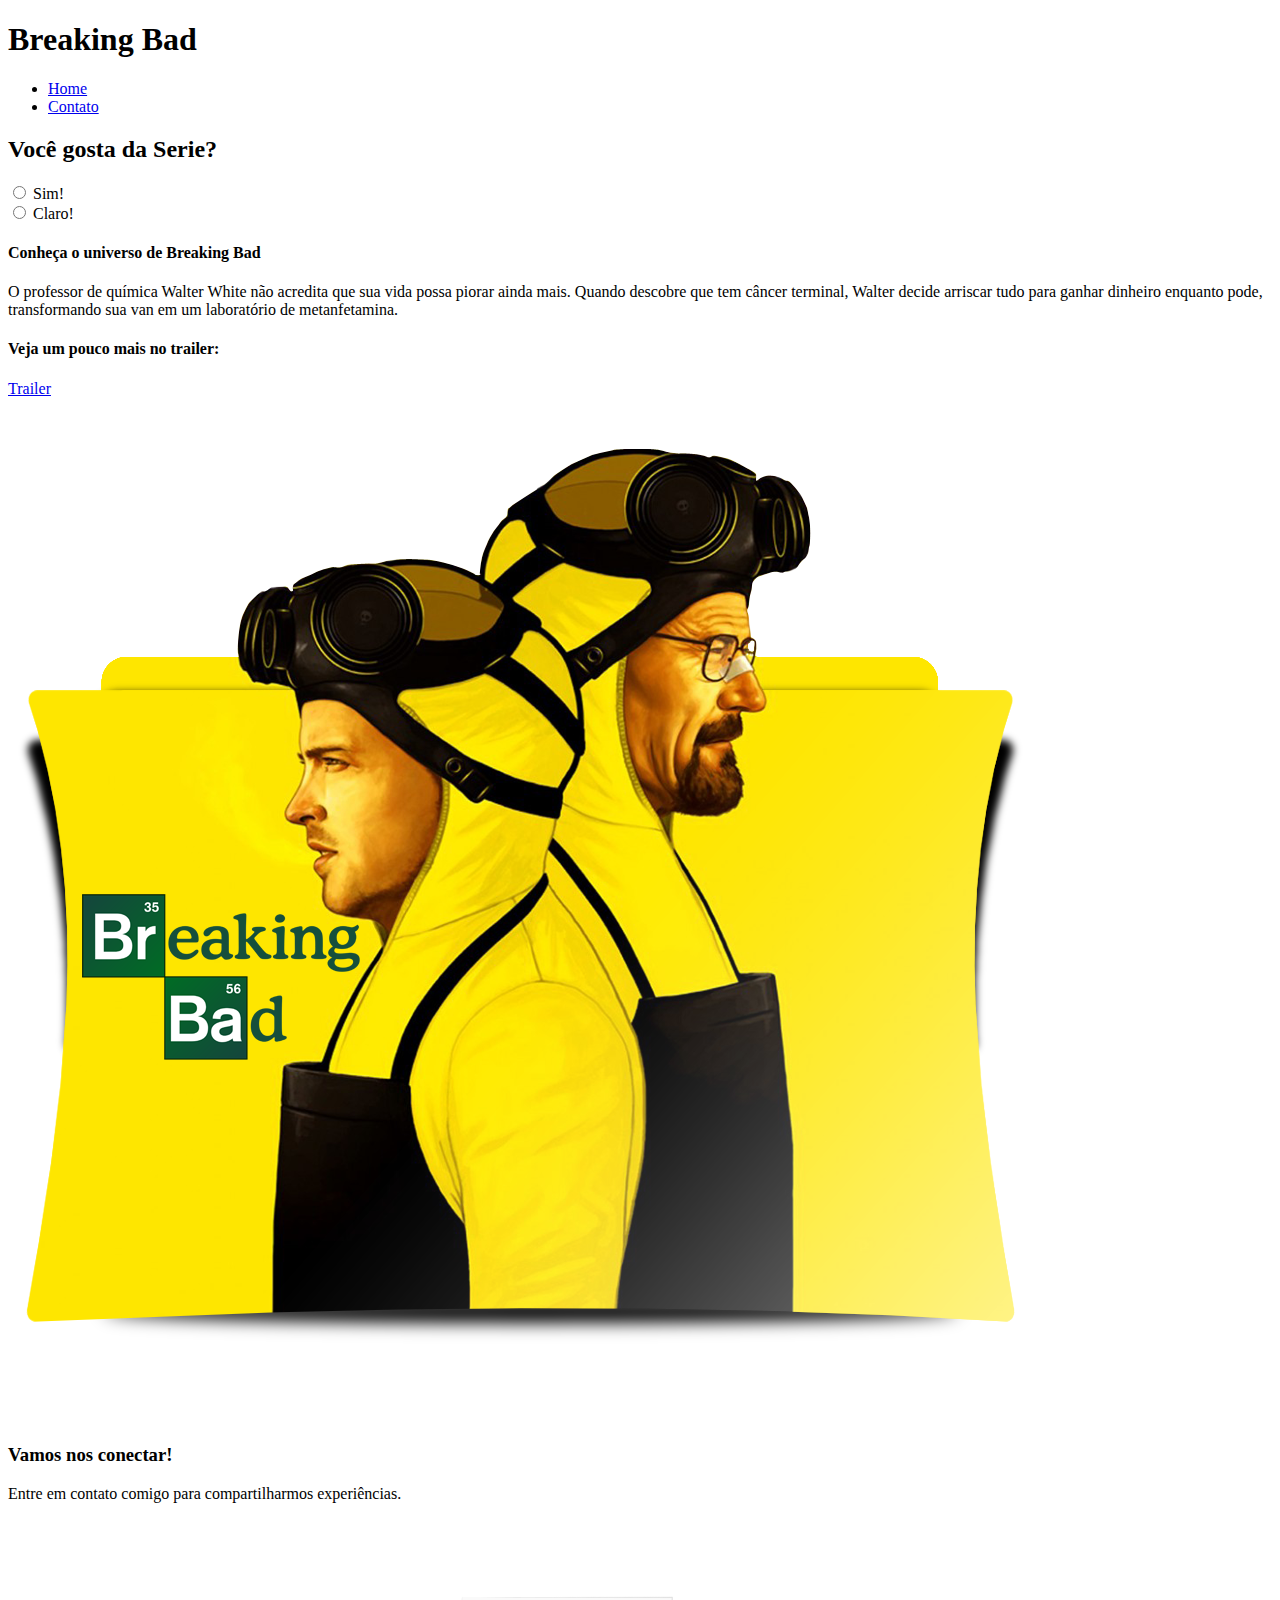
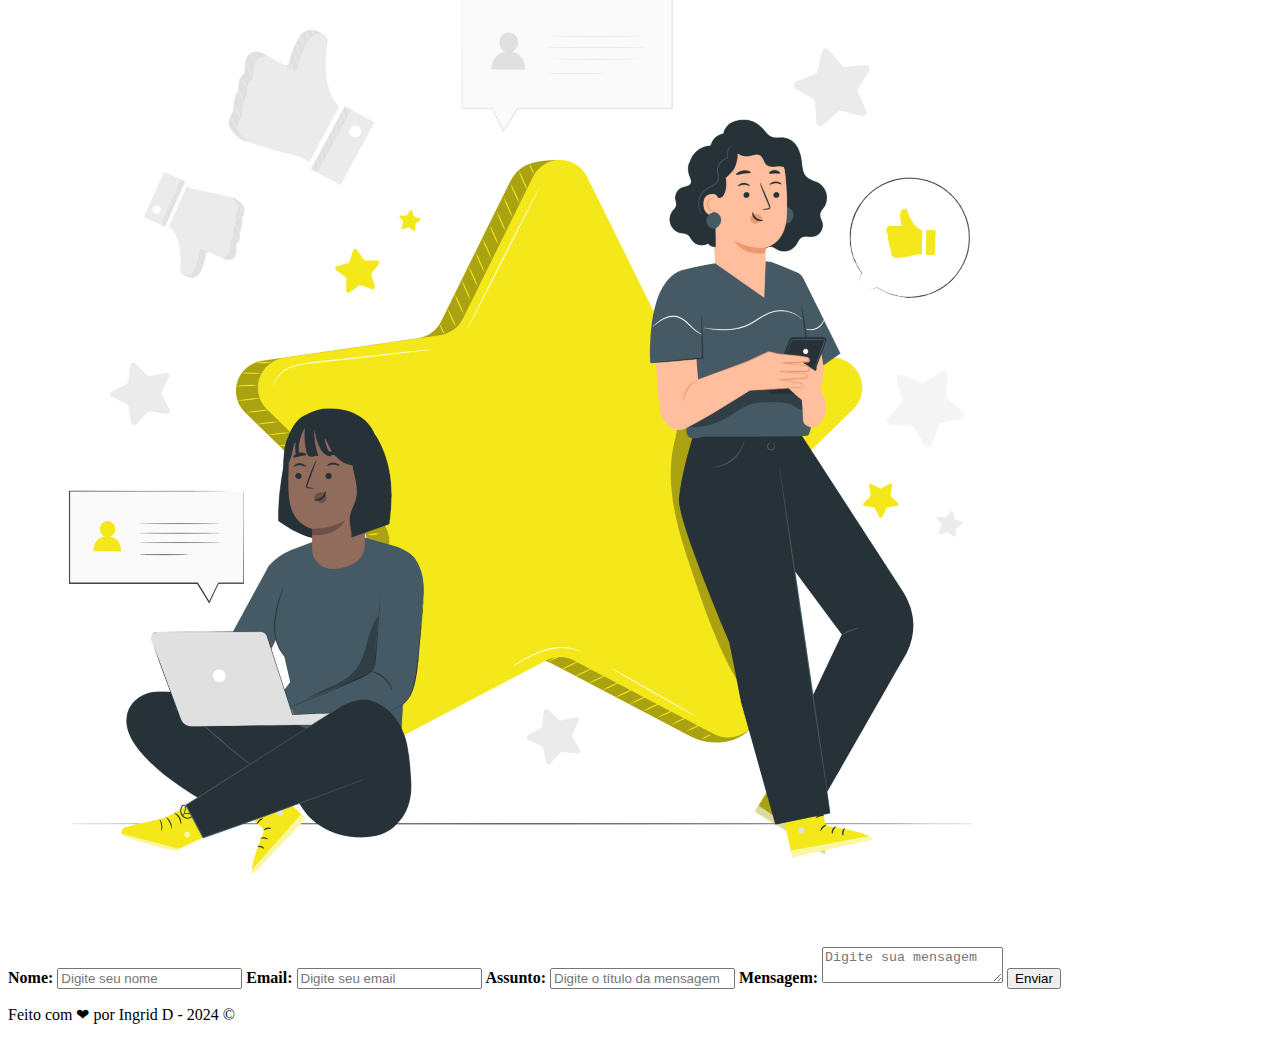
==== index.html @ 0b501eb2 "HTML Página web - Breaking Bad" ====
<!DOCTYPE html>
<html lang="pt-br">

<head>
    <meta name="description" content="Meu Portfólio">
    <meta charset="UTF-8">
    <meta name="viewport" content="width=device-width, initial-scale=1.0">
    <title>Breaking Badzin ❤</title>
</head>

<body>
    <header>

        <div id="header">

            <div id="titulo">

                <h1>Breaking Bad</h1>
            </div>

            <div id="menu">

                <nav>
                    <ul>
                        <li><a href="#home">Home</a></li>
                        <li><a href="#contato">Contato</a></li>
                    </ul>
                </nav>

                <div id="validador">
                    <h2>Você gosta da Serie?</h2>
                    <input type="radio" value="sim">
                    <label for="">Sim!</label><br>
                    <input type="radio" value="claro">
                    <label for="">Claro!</label><br>

                </div>

            </div>
        </div>
    </header>

    <main>
        <section id="home">

            <!-- Texto da Seção Home -->
            <article id="home_texto">
                <h4>Conheça o universo de Breaking Bad</h4>
                <p>O professor de química Walter White não acredita que sua vida possa piorar ainda mais. Quando
                    descobre que tem câncer terminal, Walter decide arriscar tudo para ganhar dinheiro enquanto pode,
                    transformando sua van em um laboratório de metanfetamina.</p>
                    
                    <h4>Veja um pouco mais no trailer:</h4>
                <a target="_blank" href="video.html">Trailer</a>
            </article>

            <article id="home_imagem">
                <img src="assets/img/pngegg.png"
                    alt="Imagem de capa Breaking Bad">
            </article>

        </section>

        <section id="about">

        </section>

        <section id="contato">

            <article id="redes_sociais">
                <h3>Vamos nos conectar!</h3>
                <p>Entre em contato comigo para compartilharmos experiências.</p>

                <div id="icones_redes_sociais">
                    <a href="">
                        <img src="assets/img/Feedback-pana.png"/>
                    </a>
                </div>
            </article>

            <form action="" method="POST">
                <input type="hidden" name="_next" value="">
                <input type="hidden" name="_captcha" value="false">

                <label for="nome"><strong>Nome: </strong></label>
                <input id="nome" type="text" name="name" placeholder="Digite seu nome" required>

                <label for="email"><strong>Email: </strong></label>
                <input id="email" type="email" name="email" placeholder="Digite seu email" required>

                <label for="subject"><strong>Assunto: </strong></label>
                <input id="subject" type="text" name="subject" placeholder="Digite o título da mensagem" required>

                <label for="message"><strong>Mensagem: </strong></label>
                <textarea id="message" name="message" placeholder="Digite sua mensagem" required></textarea>

                <button type="submit">Enviar</button>
            </form>
        </section>
    </main>

    <footer>
        <p> Feito com ❤ por Ingrid D - 2024 &copy;</p>
    </footer>
</body>

</html>
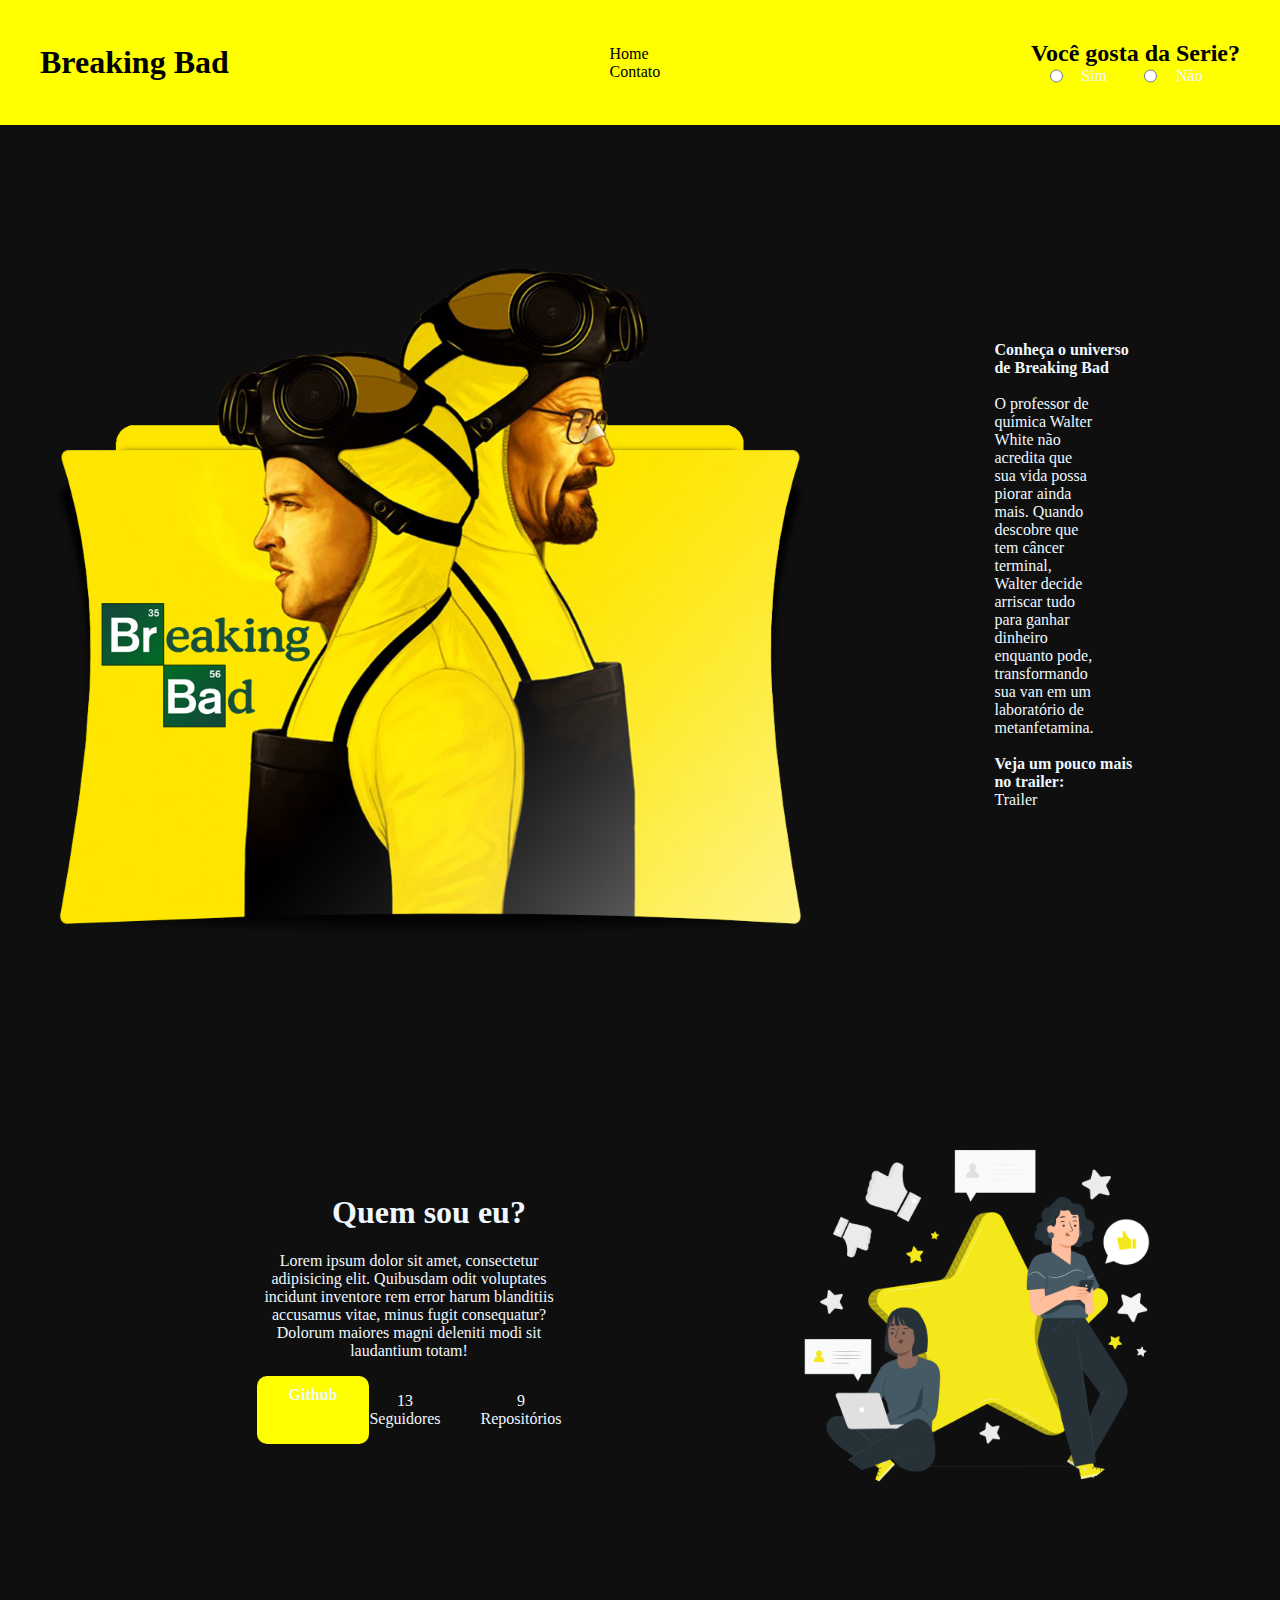
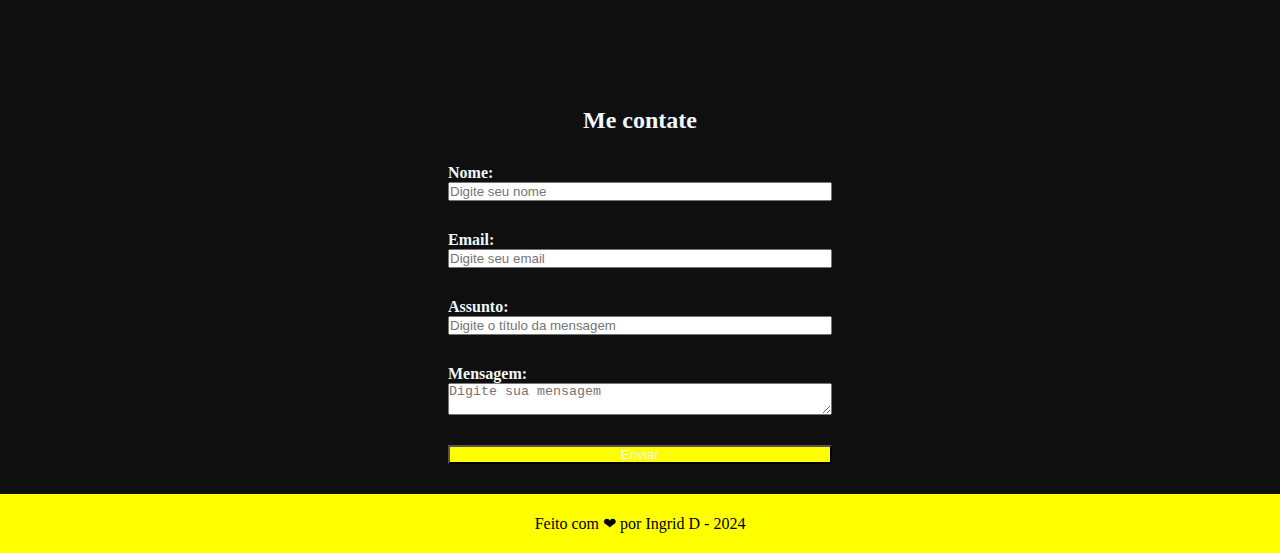
==== commit 6b726aed: "Estilizando com CSS" ====
--- a/index.html
+++ b/index.html
@@ -5,15 +5,17 @@
     <meta name="description" content="Meu Portfólio">
     <meta charset="UTF-8">
     <meta name="viewport" content="width=device-width, initial-scale=1.0">
+    <link rel="stylesheet" href="assets/css/global.css">
+    <link rel="stylesheet" href="assets/css/style.css">
     <title>Breaking Badzin ❤</title>
 </head>
 
 <body>
     <header>
 
-        <div id="header">
+        <div id="header" class="container_header">
 
-            <div id="titulo">
+            <div id="titulo" class="flex">
 
                 <h1>Breaking Bad</h1>
             </div>
@@ -21,86 +23,103 @@
             <div id="menu">
 
                 <nav>
-                    <ul>
+                    <ul class="hover flex">
                         <li><a href="#home">Home</a></li>
                         <li><a href="#contato">Contato</a></li>
                     </ul>
                 </nav>
 
-                <div id="validador">
-                    <h2>Você gosta da Serie?</h2>
+            </div>
+            <div id="validador">
+                <h2>Você gosta da Serie?</h2>
+                <div class="flex evenly">
                     <input type="radio" value="sim">
-                    <label for="">Sim!</label><br>
-                    <input type="radio" value="claro">
-                    <label for="">Claro!</label><br>
-
+                    <label for="">Sim</label><br>
+                    <input type="radio" value="não">
+                    <label for="">Não</label><br>
                 </div>
 
             </div>
         </div>
     </header>
 
-    <main>
+    <main class="">
+
         <section id="home">
+            <img class="logo borda"
+                src="assets/img/pngegg (1).png"
+                alt="Imagem de capa principal Breaking Bad">
 
-            <!-- Texto da Seção Home -->
-            <article id="home_texto">
-                <h4>Conheça o universo de Breaking Bad</h4>
+
+            <article id="sobre-texto borda" class="sobre-texto">
+                <h4>Conheça o universo de Breaking Bad</h4><br>
                 <p>O professor de química Walter White não acredita que sua vida possa piorar ainda mais. Quando
                     descobre que tem câncer terminal, Walter decide arriscar tudo para ganhar dinheiro enquanto pode,
-                    transformando sua van em um laboratório de metanfetamina.</p>
-                    
+                    transformando sua van em um laboratório de metanfetamina.</p><br>
+
                     <h4>Veja um pouco mais no trailer:</h4>
-                <a target="_blank" href="video.html">Trailer</a>
-            </article>
-
-            <article id="home_imagem">
-                <img src="assets/img/pngegg.png"
-                    alt="Imagem de capa Breaking Bad">
+                    <a target="_blank" href="video.html">Trailer</a>
             </article>
 
         </section>
 
-        <section id="about">
+        <section id="sobre" class="sobre_container">
 
+            <article id="sobre-texto " class="sobre-texto">
+                <h1>Quem sou eu?</h1>
+                <p>
+                    Lorem ipsum dolor sit amet, consectetur adipisicing elit. Quibusdam odit voluptates incidunt
+                    inventore rem error harum blanditiis accusamus vitae, minus fugit consequatur? Dolorum maiores magni
+                    deleniti modi sit laudantium totam!
+                </p>
+
+                <div id="sobre-github" class="sobre_github flex">
+                    <a class="btn" target="_blank" href="https://github.com/ingrid-dias">Github</a>
+
+                    <p>13 Seguidores</p>
+                    <p>9 Repositórios</p>
+                </div>
+
+            </article>
+
+            <img src="assets/img/Feedback-pana.png"
+                alt="Ícones de conexões">
         </section>
 
-        <section id="contato">
+        <section id="contato" class="borda">
 
-            <article id="redes_sociais">
-                <h3>Vamos nos conectar!</h3>
-                <p>Entre em contato comigo para compartilharmos experiências.</p>
-
-                <div id="icones_redes_sociais">
-                    <a href="">
-                        <img src="assets/img/Feedback-pana.png"/>
-                    </a>
-                </div>
-            </article>
+            <h2>Me contate</h2>
 
             <form action="" method="POST">
-                <input type="hidden" name="_next" value="">
-                <input type="hidden" name="_captcha" value="false">
-
-                <label for="nome"><strong>Nome: </strong></label>
-                <input id="nome" type="text" name="name" placeholder="Digite seu nome" required>
-
-                <label for="email"><strong>Email: </strong></label>
-                <input id="email" type="email" name="email" placeholder="Digite seu email" required>
-
-                <label for="subject"><strong>Assunto: </strong></label>
-                <input id="subject" type="text" name="subject" placeholder="Digite o título da mensagem" required>
-
-                <label for="message"><strong>Mensagem: </strong></label>
-                <textarea id="message" name="message" placeholder="Digite sua mensagem" required></textarea>
-
-                <button type="submit">Enviar</button>
+                <div>
+                    <input type="hidden" name="_next" value="">
+                    <input type="hidden" name="_captcha" value="false">
+                </div>
+                <div>
+                    <label for="nome"><strong>Nome: </strong></label>
+                    <input id="nome" type="text" name="name" placeholder="Digite seu nome" required>
+                </div>
+                <div>
+                    <label for="email"><strong>Email: </strong></label>
+                    <input id="email" type="email" name="email" placeholder="Digite seu email" required>
+                </div>
+                <div>
+                    <label for="subject"><strong>Assunto: </strong></label>
+                    <input id="subject" type="text" name="subject" placeholder="Digite o título da mensagem" required>
+                </div>
+                <div>
+                    <label for="message"><strong>Mensagem: </strong></label>
+                    <textarea id="message" name="message" placeholder="Digite sua mensagem" required></textarea>
+                </div>
+                <div>
+                    <button type="submit">Enviar</button>
+                </div>
             </form>
         </section>
     </main>
 
     <footer>
-        <p> Feito com ❤ por Ingrid D - 2024 &copy;</p>
+        Feito com ❤ por Ingrid D - 2024
     </footer>
 </body>
 
--- a/assets/css/global.css
+++ b/assets/css/global.css
@@ -0,0 +1,17 @@
+*{
+    margin: 0;
+    padding: 0;
+    text-decoration: none;
+    color: inherit;
+    list-style-type: none;
+}
+
+html{
+    width: 100%;
+    height: 100vh;
+    scroll-behavior: smooth;
+}
+
+button{
+    background-color: yellow;
+}--- a/assets/css/style.css
+++ b/assets/css/style.css
@@ -0,0 +1,144 @@
+.container_header{
+    display: flex;
+    justify-content: space-between;
+    background-color: var(--bgcolor);
+    align-items: center;
+    padding: 40px;
+}
+
+ul li{
+margin-left: 10px;
+}
+
+.evenly{
+display: flex;
+justify-content: space-evenly;
+}
+
+#home_imagem{
+    width: 100%;
+}
+
+.sobre-texto{
+display: flex;
+justify-content: center;
+flex-direction: column;
+padding: 20vh;
+}
+
+.logo{
+    display: flex;
+    width: 60%;
+    margin-top: 80px;
+    margin-left: 80px;
+}
+
+main{
+    background-color: rgb(15, 15, 15);
+}
+ 
+main, section, label, h4 , p{
+    color: aliceblue;
+}
+
+#contato{
+    display: flex;
+    align-items: center;
+    flex-direction: column;
+    margin-top: 100px;
+    justify-content: center;
+}
+
+form div{
+    display: flex;
+    flex-direction: column;
+   padding-bottom: 30px;
+    
+}
+
+footer{
+    display: flex;
+    justify-content: center;
+    background-color: yellow;
+    padding: 20px;
+}
+
+#home{
+   height: 100vh;            
+   width: 100vw;  
+    display: flex;
+    justify-content: center;
+    align-items: center;  
+}
+
+form input{
+    width:  380px;
+}
+
+article p{
+    padding-right: 40px;
+}
+
+.hover a:hover{
+    color: azure;
+}
+
+.sobre_container {
+    max-width: 1120px;
+    margin: -24px auto;
+    padding: 0 16px;
+    height: 70vh;
+    display: flex;
+    justify-content: center;
+    align-items: center;
+}
+
+.sobre_container img {
+    display: flex;
+    width: 35%;
+    border: 5px solid var(--purple-500);
+    border-radius: 50%;
+    padding-right: 30px;
+}
+
+.sobre_container h1 {
+    font-size: 32px;
+    text-align: center;
+    line-height: 48px;
+    font-weight: bold;
+}
+
+.sobre_container p {
+    text-align: center;
+    margin: 16px 0;
+}
+
+.sobre_github {
+    display: flex;
+    justify-content: space-evenly;
+}
+
+.sobre_github button{
+    background-color: var(--bgcolor);
+}
+
+.btn {
+    align-items: center;
+    text-align: center;
+    padding: 10px 32px;
+    background-color: var(--bgcolor);
+    border: 1px;
+    border-radius: 10px;
+    font-weight: 700;
+}
+
+a.btn:hover{
+background-color: rgb(241, 230, 230);
+color: var(--bgcolor);
+}
+
+/* variável */
+
+:root {
+    --bgcolor: yellow;
+}